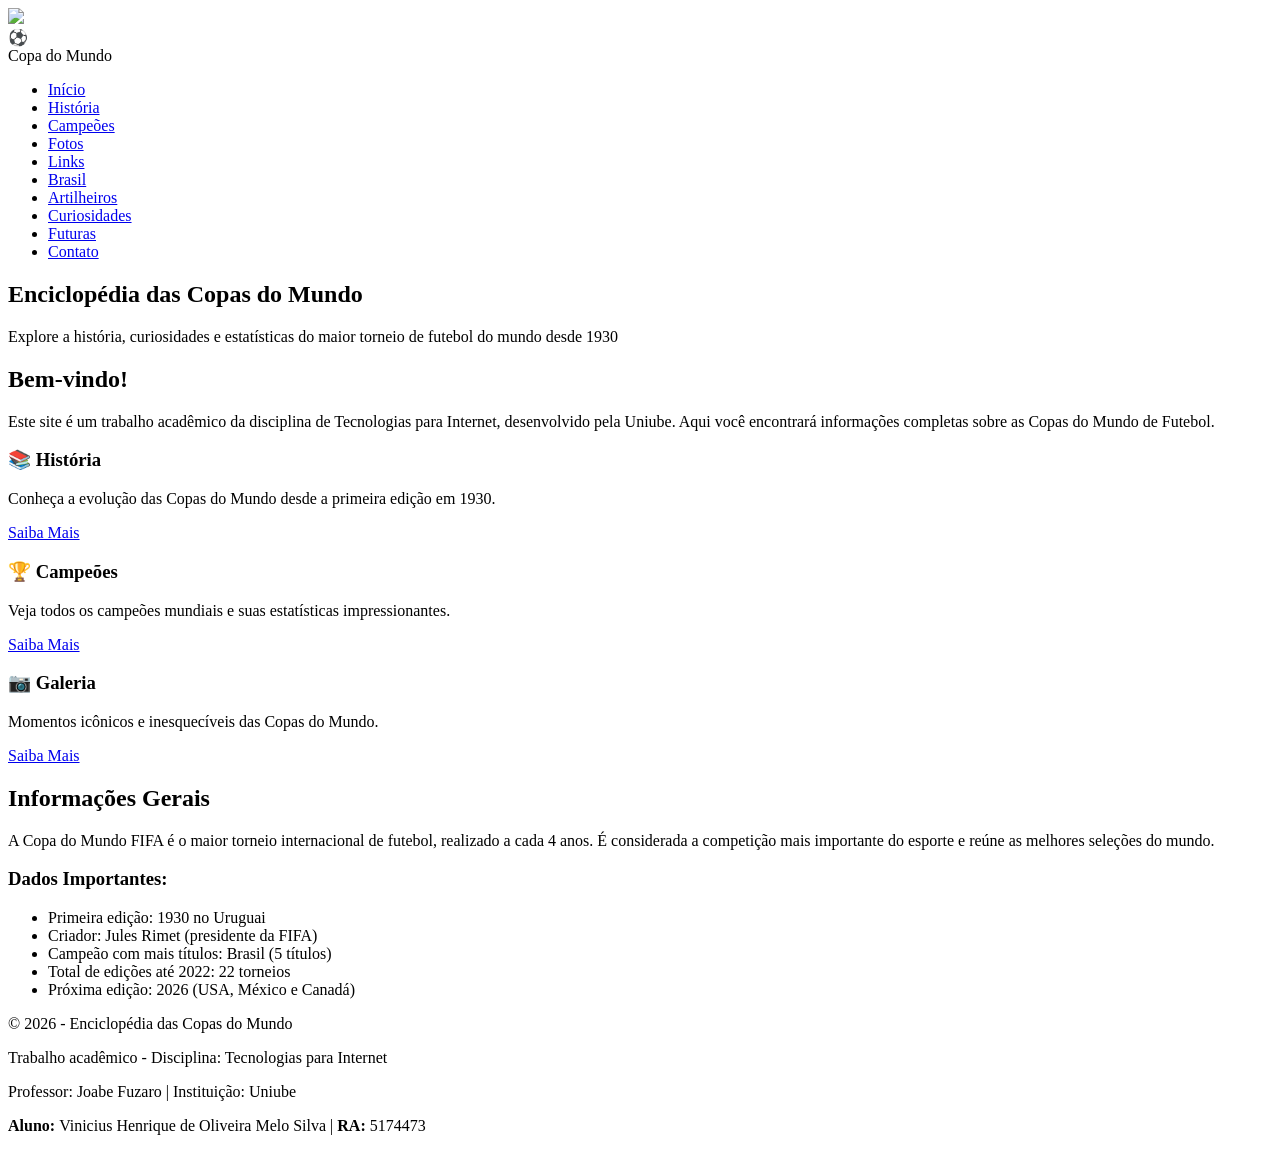
==== index.html @ 7cf8f30f "Meu site Html.Css (Trabalho)" ====
<!DOCTYPE html>
<html lang="pt-BR">
<head>
    <meta charset="UTF-8">
    <meta name="viewport" content="width=device-width, initial-scale=1.0">
    <meta name="description" content="Enciclopédia completa das Copas do Mundo de Futebol - História, campeões, curiosidades e estatísticas.">
    <meta name="keywords" content="Copa do Mundo, Futebol, FIFA, Campeões, História">
    <meta name="author" content="Trabalho de Tecnologias para Internet">
    
    <!-- Google Tag Manager -->
    <script>(function(w,d,s,l,i){w[l]=w[l]||[];w[l].push({'gtm.start':
    new Date().getTime(),event:'gtm.js'});var f=d.getElementsByTagName(s)[0],
    j=d.createElement(s),dl=l!='dataLayer'?'&l='+l:'';j.async=true;j.src=
    'https://www.googletagmanager.com/gtm.js?id='+i+dl;f.parentNode.insertBefore(j,f);
    })(window,document,'script','dataLayer','GTM-XXXXXXX');</script>
    <!-- End Google Tag Manager -->
    
    <!-- Google Analytics 4 -->
    <script async src="https://www.googletagmanager.com/gtag/js?id=G-XXXXXXXXXX"></script>
    <script>
      window.dataLayer = window.dataLayer || [];
      function gtag(){dataLayer.push(arguments);}
      gtag('js', new Date());
      gtag('config', 'G-XXXXXXXXXX');
    </script>
    
    <title>Enciclopédia das Copas do Mundo - História e Curiosidades</title>
    <link rel="stylesheet" href="css/style.css">
</head>
<body>
    <!-- Google Tag Manager (noscript) -->
    <noscript><iframe src="https://www.googletagmanager.com/ns.html?id=GTM-XXXXXXX"
    height="0" width="0" style="display:none;visibility:hidden"></iframe></noscript>
    <!-- End Google Tag Manager (noscript) -->

    <header>
        <div class="container">
            <div class="header-content">
                <a href="https://www.uniube.br" target="_blank" class="uniube-logo-link">
                    <img src="imagens/image-removebg-preview.png"width="150">
                </a>
            <div class="header-content">
                <div class="logo">
                    <div class="logo-icon">⚽</div>
                    <span>Copa do Mundo</span>
                </div>
                <nav>
                    <ul>
                        <li><a href="index.html">Início</a></li>
                        <li><a href="historia.html">História</a></li>
                        <li><a href="campeoes.html">Campeões</a></li>
                        <li><a href="fotos.html">Fotos</a></li>
                        <li><a href="links.html">Links</a></li>
                        <li><a href="brasil.html">Brasil</a></li>
                        <li><a href="artilheiros.html">Artilheiros</a></li>
                        <li><a href="curiosidades.html">Curiosidades</a></li>
                        <li><a href="futuras.html">Futuras</a></li>
                        <li><a href="contato.html">Contato</a></li>
                    </ul>
                </nav>
            </div>
        </div>
    </header>

    <section class="hero">
        <div class="container">
            <h1>Enciclopédia das Copas do Mundo</h1>
            <p>Explore a história, curiosidades e estatísticas do maior torneio de futebol do mundo desde 1930</p>
        </div>
    </section>

    <main>
        <div class="container">
            <section>
                <h2>Bem-vindo!</h2>
                <p>Este site é um trabalho acadêmico da disciplina de Tecnologias para Internet, desenvolvido pela Uniube. Aqui você encontrará informações completas sobre as Copas do Mundo de Futebol.</p>
                
                <div class="grid">
                    <div class="card">
                        <h3>📚 História</h3>
                        <p>Conheça a evolução das Copas do Mundo desde a primeira edição em 1930.</p>
                        <a href="historia.html" class="btn">Saiba Mais</a>
                    </div>
                    <div class="card">
                        <h3>🏆 Campeões</h3>
                        <p>Veja todos os campeões mundiais e suas estatísticas impressionantes.</p>
                        <a href="campeoes.html" class="btn">Saiba Mais</a>
                    </div>
                    <div class="card">
                        <h3>📷 Galeria</h3>
                        <p>Momentos icônicos e inesquecíveis das Copas do Mundo.</p>
                        <a href="fotos.html" class="btn">Saiba Mais</a>
                    </div>
                </div>
            </section>

            <section>
                <h2>Informações Gerais</h2>
                <p>A Copa do Mundo FIFA é o maior torneio internacional de futebol, realizado a cada 4 anos. É considerada a competição mais importante do esporte e reúne as melhores seleções do mundo.</p>
                
                <h3>Dados Importantes:</h3>
                <ul>
                    <li>Primeira edição: 1930 no Uruguai</li>
                    <li>Criador: Jules Rimet (presidente da FIFA)</li>
                    <li>Campeão com mais títulos: Brasil (5 títulos)</li>
                    <li>Total de edições até 2022: 22 torneios</li>
                    <li>Próxima edição: 2026 (USA, México e Canadá)</li>
                </ul>
            </section>
        </div>
    </main>

    <footer>
        <div class="container">
            <p>&copy; 2026 - Enciclopédia das Copas do Mundo</p>
            <p>Trabalho acadêmico - Disciplina: Tecnologias para Internet</p>
            <p>Professor: Joabe Fuzaro | Instituição: Uniube</p>
            <p><strong>Aluno: </strong> Vinicius Henrique de Oliveira Melo Silva | <strong>RA:</strong> 5174473</p>
        </div>
    </footer>

    <script>
        // Script simples para analytics customizado
        console.log('Página carregada com sucesso!');
    </script>
</body>
</html>
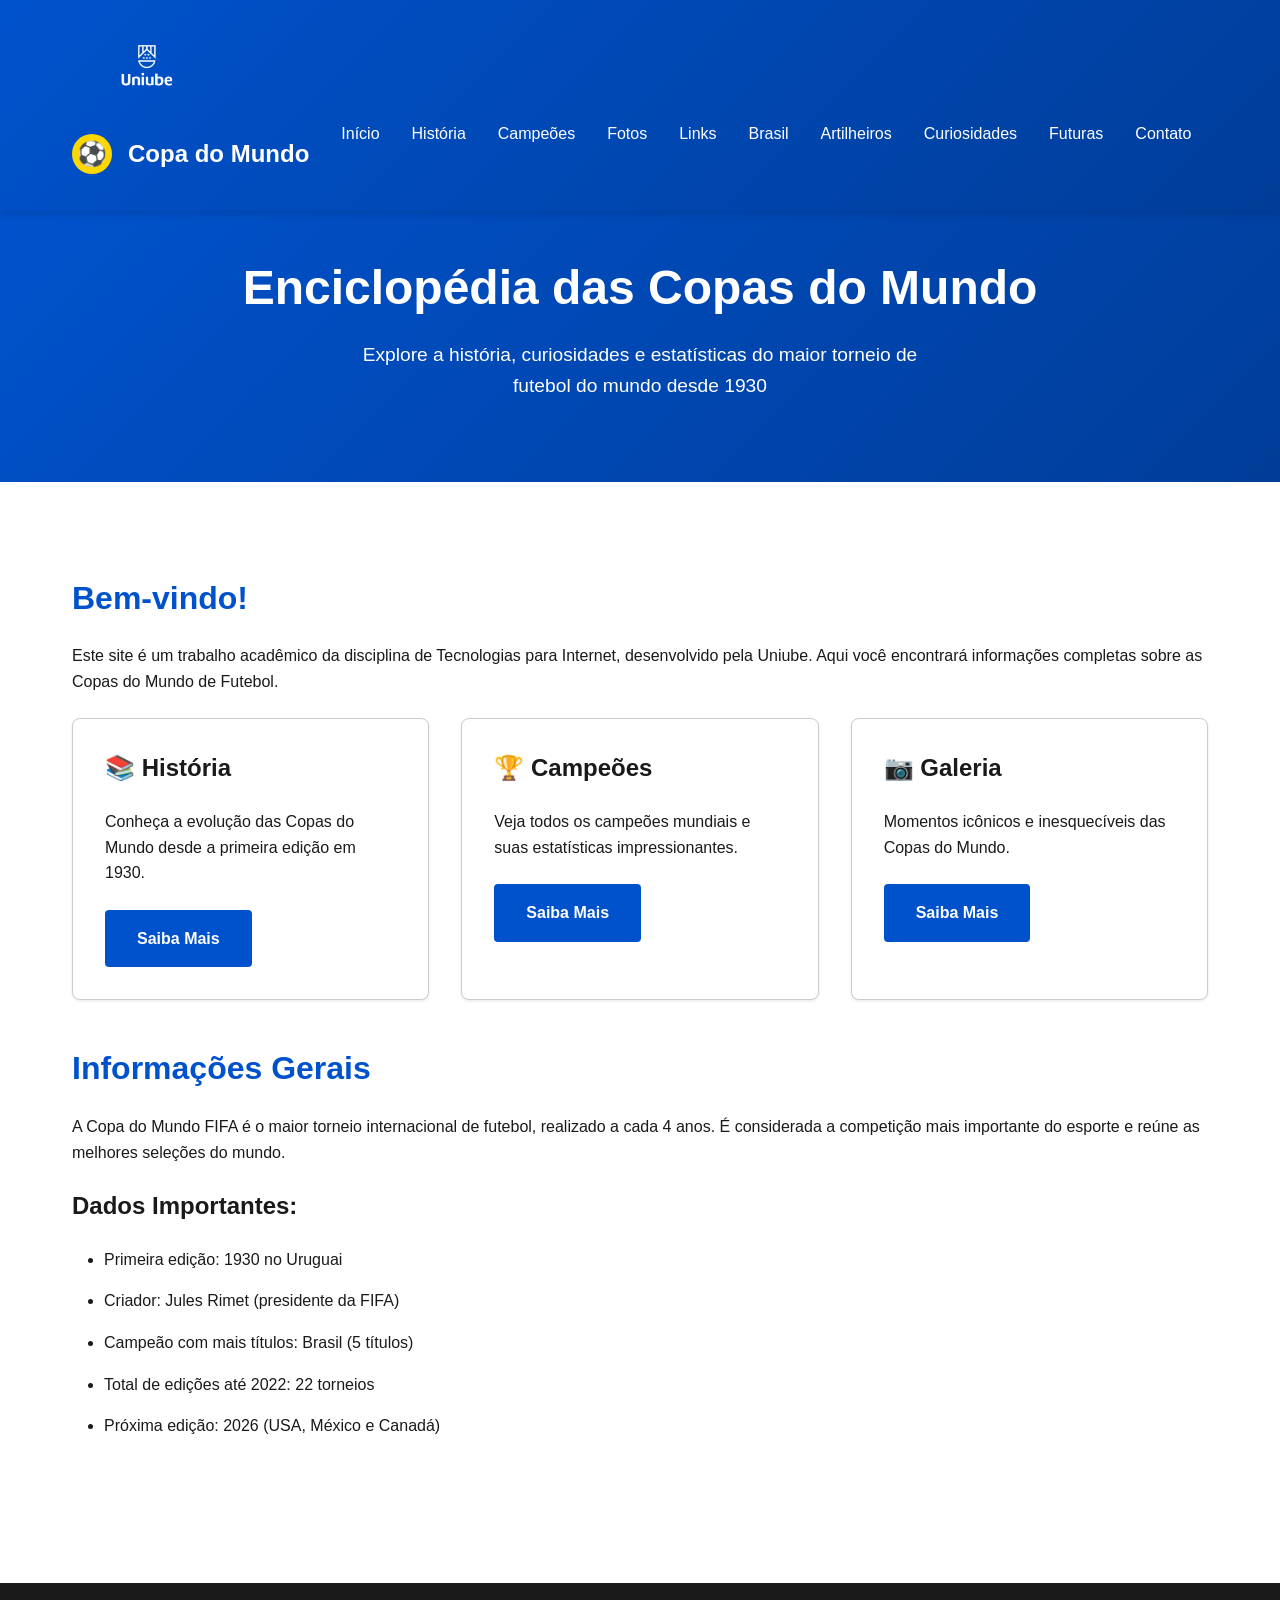
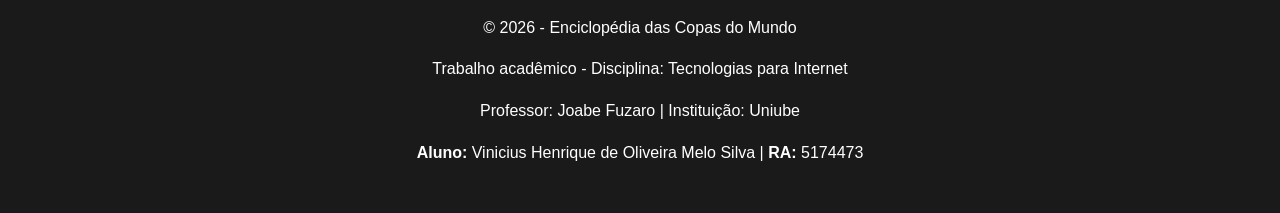
==== commit 4f378ee7: "Update index.html" ====
--- a/index.html
+++ b/index.html
@@ -37,7 +37,7 @@
         <div class="container">
             <div class="header-content">
                 <a href="https://www.uniube.br" target="_blank" class="uniube-logo-link">
-                    <img src="imagens/image-removebg-preview.png"width="150">
+                    <img src="imagens/imagensimage-removebg-preview.png.png"width="150">
                 </a>
             <div class="header-content">
                 <div class="logo">
--- a/css/style.css
+++ b/css/style.css
@@ -0,0 +1,424 @@
+/* ============================================
+   ENCICLOPÉDIA DAS COPAS DO MUNDO
+   Design System - Copa do Mundo
+   ============================================ */
+
+:root {
+  /* Cores - Tema Copa do Mundo */
+  --primary-gold: #FFD700;
+  --primary-blue: #0052CC;
+  --primary-white: #FFFFFF;
+  --primary-black: #1A1A1A;
+  --accent-green: #00A651;
+  --accent-yellow: #FCD116;
+  --accent-red: #CE1126;
+  
+  /* Tons Neutros */
+  --gray-light: #F5F5F5;
+  --gray-medium: #CCCCCC;
+  --gray-dark: #333333;
+  
+  /* Tipografia */
+  --font-heading: 'Segoe UI', Tahoma, Geneva, Verdana, sans-serif;
+  --font-body: 'Segoe UI', Tahoma, Geneva, Verdana, sans-serif;
+  
+  /* Espaçamento */
+  --spacing-xs: 0.5rem;
+  --spacing-sm: 1rem;
+  --spacing-md: 1.5rem;
+  --spacing-lg: 2rem;
+  --spacing-xl: 3rem;
+  
+  /* Sombras */
+  --shadow-sm: 0 1px 3px rgba(0, 0, 0, 0.1);
+  --shadow-md: 0 4px 6px rgba(0, 0, 0, 0.1);
+  --shadow-lg: 0 10px 25px rgba(0, 0, 0, 0.15);
+}
+
+/* Reset e Base */
+* {
+  margin: 0;
+  padding: 0;
+  box-sizing: border-box;
+}
+
+html {
+  scroll-behavior: smooth;
+}
+
+body {
+  font-family: var(--font-body);
+  background-color: var(--primary-white);
+  color: var(--primary-black);
+  line-height: 1.6;
+}
+
+/* Tipografia */
+h1, h2, h3, h4, h5, h6 {
+  font-family: var(--font-heading);
+  font-weight: 700;
+  margin-bottom: var(--spacing-md);
+  color: var(--primary-black);
+}
+
+h1 {
+  font-size: 2.5rem;
+  line-height: 1.2;
+}
+
+h2 {
+  font-size: 2rem;
+  line-height: 1.3;
+  color: var(--primary-blue);
+}
+
+h3 {
+  font-size: 1.5rem;
+  line-height: 1.4;
+}
+
+h4 {
+  font-size: 1.25rem;
+}
+
+h5 {
+  font-size: 1.1rem;
+}
+
+h6 {
+  font-size: 1rem;
+}
+
+p {
+  margin-bottom: var(--spacing-md);
+  font-size: 1rem;
+}
+
+a {
+  color: var(--primary-blue);
+  text-decoration: none;
+  transition: color 0.3s ease;
+}
+
+a:hover {
+  color: var(--accent-green);
+  text-decoration: underline;
+}
+
+/* Container */
+.container {
+  max-width: 1200px;
+  margin: 0 auto;
+  padding: 0 var(--spacing-lg);
+}
+
+/* Header e Navegação */
+header {
+  background: linear-gradient(135deg, var(--primary-blue) 0%, #003d99 100%);
+  color: var(--primary-white);
+  padding: var(--spacing-md) 0;
+  box-shadow: var(--shadow-md);
+  position: sticky;
+  top: 0;
+  z-index: 100;
+}
+
+.header-content {
+  display: flex;
+  justify-content: space-between;
+  align-items: center;
+  flex-wrap: wrap;
+}
+
+.logo {
+  display: flex;
+  align-items: center;
+  gap: var(--spacing-sm);
+  font-size: 1.5rem;
+  font-weight: 700;
+}
+
+.logo-icon {
+  width: 40px;
+  height: 40px;
+  background: var(--primary-gold);
+  border-radius: 50%;
+  display: flex;
+  align-items: center;
+  justify-content: center;
+  font-weight: 900;
+  color: var(--primary-blue);
+}
+
+nav ul {
+  display: flex;
+  list-style: none;
+  gap: var(--spacing-lg);
+  flex-wrap: wrap;
+}
+
+nav a {
+  color: var(--primary-white);
+  font-weight: 500;
+  transition: color 0.3s ease, border-bottom 0.3s ease;
+  padding-bottom: 0.25rem;
+  border-bottom: 2px solid transparent;
+}
+
+nav a:hover {
+  color: var(--primary-gold);
+  border-bottom-color: var(--primary-gold);
+  text-decoration: none;
+}
+
+/* Hero Section */
+.hero {
+  background: linear-gradient(135deg, var(--primary-blue) 0%, #003d99 100%);
+  color: var(--primary-white);
+  padding: var(--spacing-xl) 0;
+  text-align: center;
+}
+
+.hero h1 {
+  color: var(--primary-white);
+  margin-bottom: var(--spacing-md);
+  font-size: 3rem;
+}
+
+.hero p {
+  font-size: 1.2rem;
+  margin-bottom: var(--spacing-lg);
+  max-width: 600px;
+  margin-left: auto;
+  margin-right: auto;
+}
+
+/* Main Content */
+main {
+  min-height: calc(100vh - 200px);
+  padding: var(--spacing-xl) 0;
+}
+
+section {
+  margin-bottom: var(--spacing-xl);
+}
+
+/* Cards */
+.card {
+  background: var(--primary-white);
+  border: 1px solid var(--gray-medium);
+  border-radius: 8px;
+  padding: var(--spacing-lg);
+  box-shadow: var(--shadow-sm);
+  transition: transform 0.3s ease, box-shadow 0.3s ease;
+}
+
+.card:hover {
+  transform: translateY(-4px);
+  box-shadow: var(--shadow-lg);
+}
+
+/* Grid */
+.grid {
+  display: grid;
+  grid-template-columns: repeat(auto-fit, minmax(300px, 1fr));
+  gap: var(--spacing-lg);
+}
+
+/* Tabelas */
+table {
+  width: 100%;
+  border-collapse: collapse;
+  margin-bottom: var(--spacing-lg);
+  box-shadow: var(--shadow-sm);
+}
+
+th {
+  background: linear-gradient(135deg, var(--primary-blue) 0%, #003d99 100%);
+  color: var(--primary-white);
+  padding: var(--spacing-md);
+  text-align: left;
+  font-weight: 700;
+}
+
+td {
+  padding: var(--spacing-md);
+  border-bottom: 1px solid var(--gray-light);
+}
+
+tr:hover {
+  background-color: var(--gray-light);
+}
+
+/* Listas */
+ul, ol {
+  margin-left: var(--spacing-lg);
+  margin-bottom: var(--spacing-md);
+}
+
+li {
+  margin-bottom: var(--spacing-sm);
+}
+
+/* Botões */
+.btn {
+  display: inline-block;
+  padding: var(--spacing-sm) var(--spacing-lg);
+  background: var(--primary-blue);
+  color: var(--primary-white);
+  border: none;
+  border-radius: 4px;
+  cursor: pointer;
+  font-weight: 600;
+  transition: background 0.3s ease, transform 0.2s ease;
+  text-decoration: none;
+}
+
+.btn:hover {
+  background: #003d99;
+  transform: scale(1.05);
+}
+
+.btn-secondary {
+  background: var(--accent-green);
+}
+
+.btn-secondary:hover {
+  background: #008040;
+}
+
+/* Formulário */
+form {
+  max-width: 600px;
+  margin: var(--spacing-lg) auto;
+}
+
+.form-group {
+  margin-bottom: var(--spacing-lg);
+}
+
+label {
+  display: block;
+  margin-bottom: var(--spacing-sm);
+  font-weight: 600;
+  color: var(--primary-black);
+}
+
+input, textarea, select {
+  width: 100%;
+  padding: var(--spacing-sm);
+  border: 1px solid var(--gray-medium);
+  border-radius: 4px;
+  font-family: inherit;
+  font-size: 1rem;
+  transition: border-color 0.3s ease;
+}
+
+input:focus, textarea:focus, select:focus {
+  outline: none;
+  border-color: var(--primary-blue);
+  box-shadow: 0 0 0 3px rgba(0, 82, 204, 0.1);
+}
+
+textarea {
+  resize: vertical;
+  min-height: 150px;
+}
+
+/* Galeria de Fotos */
+.gallery {
+  display: grid;
+  grid-template-columns: repeat(auto-fit, minmax(250px, 1fr));
+  gap: var(--spacing-lg);
+}
+
+.gallery-item {
+  position: relative;
+  overflow: hidden;
+  border-radius: 8px;
+  box-shadow: var(--shadow-md);
+  transition: transform 0.3s ease;
+}
+
+.gallery-item:hover {
+  transform: scale(1.05);
+}
+
+.gallery-item img {
+  width: 100%;
+  height: 250px;
+  object-fit: cover;
+  display: block;
+}
+
+/* Footer */
+footer {
+  background: var(--primary-black);
+  color: var(--primary-white);
+  padding: var(--spacing-lg) 0;
+  margin-top: var(--spacing-xl);
+  text-align: center;
+}
+
+footer p {
+  margin-bottom: var(--spacing-sm);
+}
+
+footer a {
+  color: var(--primary-gold);
+}
+
+footer a:hover {
+  color: var(--primary-white);
+}
+
+/* Responsividade */
+@media (max-width: 768px) {
+  h1 {
+    font-size: 2rem;
+  }
+  
+  h2 {
+    font-size: 1.5rem;
+  }
+  
+  .hero h1 {
+    font-size: 2rem;
+  }
+  
+  nav ul {
+    gap: var(--spacing-md);
+  }
+  
+  .container {
+    padding: 0 var(--spacing-md);
+  }
+  
+  table {
+    font-size: 0.9rem;
+  }
+  
+  th, td {
+    padding: var(--spacing-sm);
+  }
+}
+
+@media (max-width: 480px) {
+  h1 {
+    font-size: 1.5rem;
+  }
+  
+  h2 {
+    font-size: 1.25rem;
+  }
+  
+  nav ul {
+    flex-direction: column;
+    gap: var(--spacing-sm);
+  }
+  
+  .header-content {
+    flex-direction: column;
+    gap: var(--spacing-md);
+  }
+}
